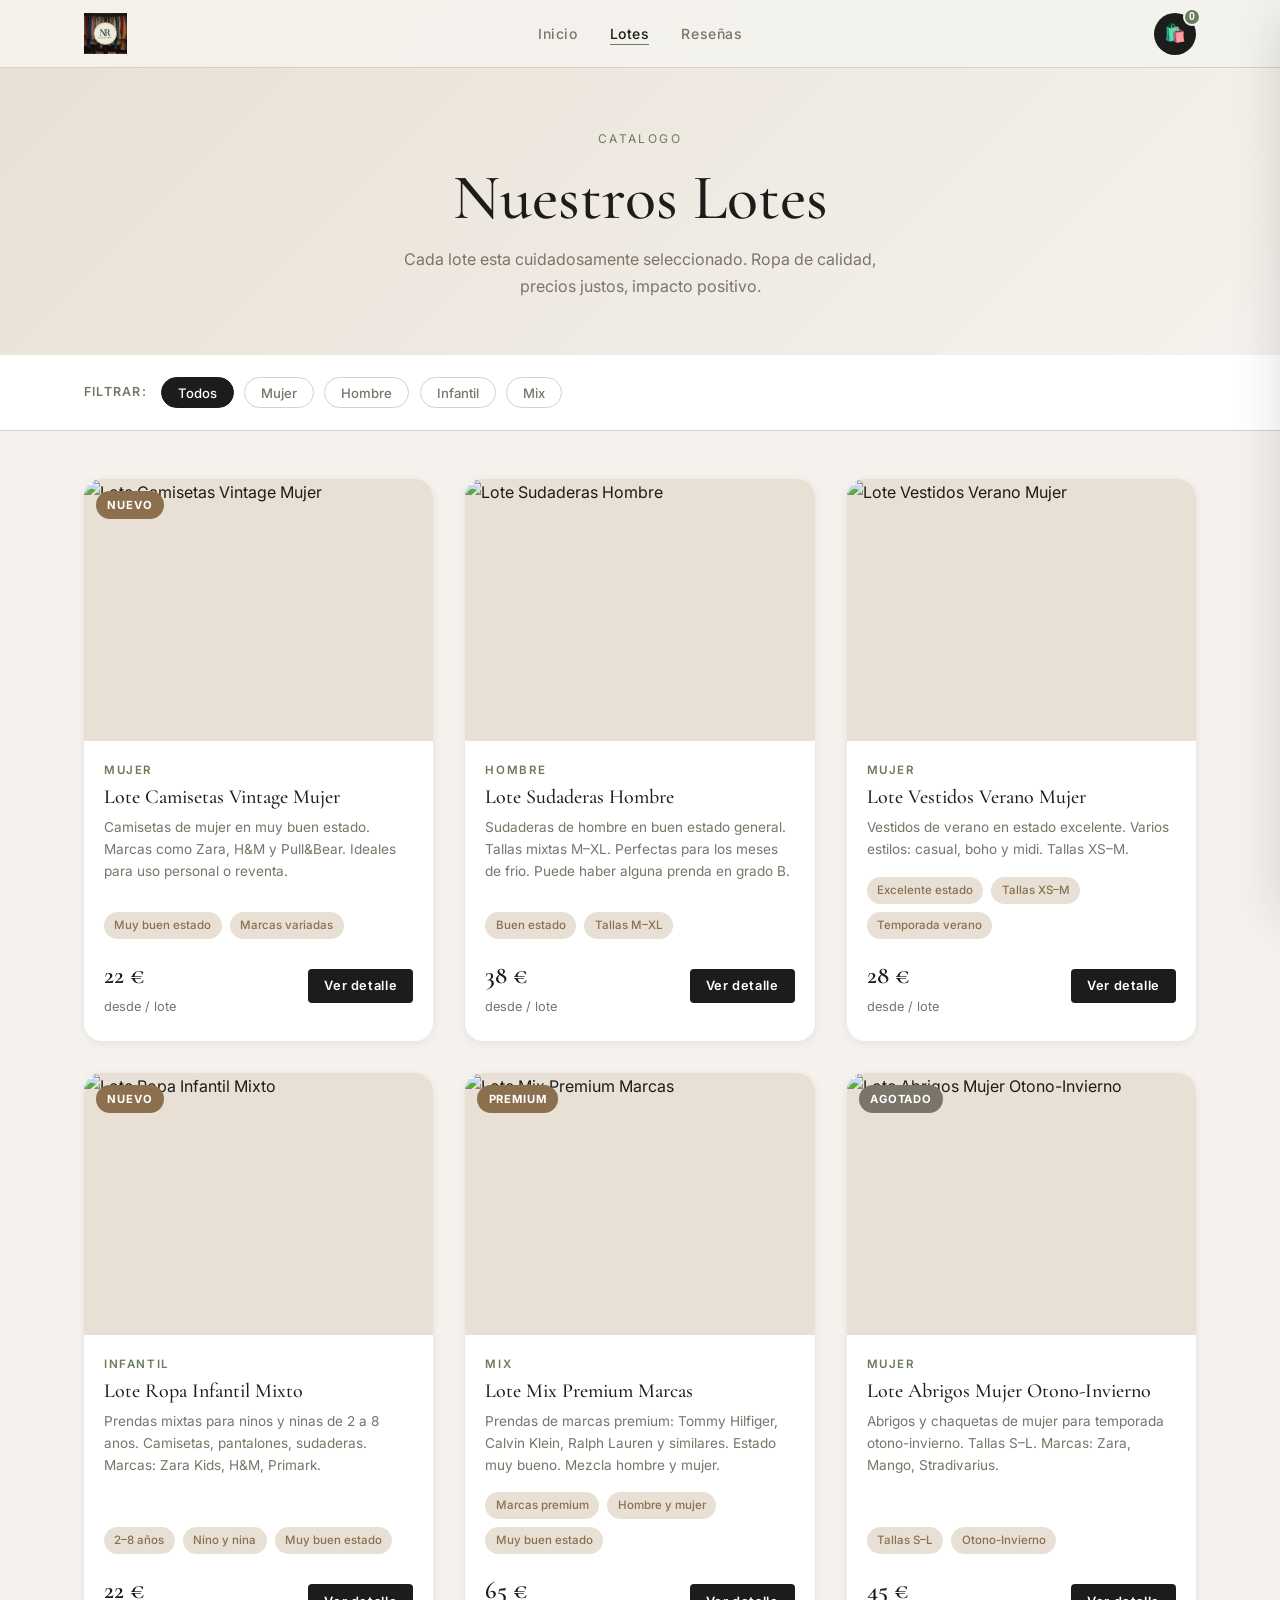
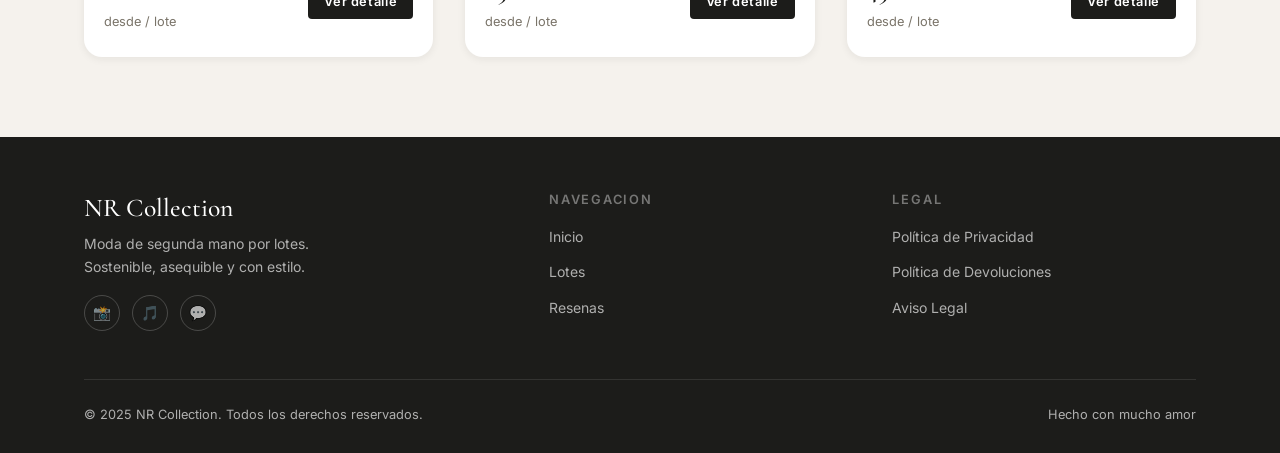
==== lotes.html @ 61526779 "Add files via upload" ====
<!DOCTYPE html>
<html lang="es">
<head>
  <meta charset="UTF-8"/>
  <meta name="viewport" content="width=device-width, initial-scale=1.0"/>
  <title>Lotes — NR Collection</title>
  <link rel="preconnect" href="https://fonts.googleapis.com"/>
  <link rel="preconnect" href="https://fonts.gstatic.com" crossorigin/>
  <link href="https://fonts.googleapis.com/css2?family=Cormorant+Garamond:ital,wght@0,300;0,400;0,500;0,600;1,400&family=Inter:wght@400;500;600;700&display=swap" rel="stylesheet"/>
  <link rel="stylesheet" href="styles.css"/>
  <style>
    .page-hero {
      background: linear-gradient(135deg, var(--clr-beige) 0%, var(--clr-bg) 100%);
      padding: calc(var(--nav-h) + 56px) 0 56px;
      text-align: center;
    }
    .page-hero p { color: var(--clr-muted); margin: .75rem auto 0; max-width: 500px; }

    /* Filtros */
    .filters {
      padding: 22px 0;
      border-bottom: 1px solid var(--clr-border);
      background: var(--clr-white);
      position: sticky;
      top: var(--nav-h);
      z-index: 10;
    }
    .filters-inner {
      max-width: 1160px;
      margin: 0 auto;
      padding: 0 24px;
      display: flex;
      gap: .65rem;
      flex-wrap: wrap;
      align-items: center;
    }
    .filter-label { font-size: .78rem; letter-spacing: .1em; text-transform: uppercase; font-weight: 600; color: var(--clr-muted); margin-right: .2rem; }
    .filter-btn {
      padding: .4rem 1rem;
      border-radius: 99px;
      border: 1.5px solid var(--clr-border);
      background: none;
      font-size: .82rem;
      font-weight: 500;
      cursor: pointer;
      transition: var(--transition);
      font-family: var(--ff-body);
      color: var(--clr-muted);
    }
    .filter-btn:hover, .filter-btn.active { background: var(--clr-dark); color: #fff; border-color: var(--clr-dark); }

    /* Grid */
    .products-grid {
      max-width: 1160px;
      margin: 0 auto;
      padding: 48px 24px 80px;
      display: grid;
      grid-template-columns: repeat(3,1fr);
      gap: 2rem;
    }
    @media (max-width: 900px) { .products-grid { grid-template-columns: repeat(2,1fr); } }
    @media (max-width: 520px) { .products-grid { grid-template-columns: 1fr; } }

    /* Tarjeta */
    .product-card {
      background: var(--clr-white);
      border-radius: var(--radius-lg);
      overflow: hidden;
      box-shadow: var(--shadow-sm);
      transition: transform var(--transition), box-shadow var(--transition);
      display: flex;
      flex-direction: column;
      cursor: pointer;
    }
    .product-card:hover { transform: translateY(-4px); box-shadow: var(--shadow-md); }

    .card-img-wrap { position: relative; aspect-ratio: 4/3; overflow: hidden; background: var(--clr-beige); }
    .card-img-wrap img { width: 100%; height: 100%; object-fit: cover; transition: transform .5s ease; }
    .product-card:hover .card-img-wrap img { transform: scale(1.04); }

    .card-badge {
      position: absolute; top: 12px; left: 12px;
      background: var(--clr-olive); color: #fff;
      font-size: .7rem; font-weight: 700; letter-spacing: .08em; text-transform: uppercase;
      padding: .3rem .7rem; border-radius: 99px;
    }
    .card-badge.sold { background: var(--clr-muted); }
    .card-badge.new  { background: var(--clr-earth); }

    .card-body { padding: 1.25rem 1.25rem 1.5rem; display: flex; flex-direction: column; flex: 1; }
    .card-category { font-size: .72rem; letter-spacing: .14em; text-transform: uppercase; color: var(--clr-olive); font-weight: 600; margin-bottom: .4rem; }
    .card-title { font-family: var(--ff-head); font-size: 1.25rem; font-weight: 500; margin-bottom: .5rem; color: var(--clr-dark); }
    .card-desc  { font-size: .85rem; color: var(--clr-muted); line-height: 1.6; margin-bottom: 1rem; flex: 1; }
    .card-meta  { display: flex; gap: .5rem; flex-wrap: wrap; margin-bottom: 1rem; }
    .card-tag   { font-size: .72rem; background: var(--clr-beige); color: var(--clr-earth); padding: .25rem .65rem; border-radius: 99px; font-weight: 500; }
    .card-footer { display: flex; align-items: center; justify-content: space-between; gap: .75rem; }
    .card-price { font-family: var(--ff-head); font-size: 1.55rem; font-weight: 600; color: var(--clr-dark); }
    .card-price .from { font-size: .8rem; color: var(--clr-muted); font-family: var(--ff-body); font-weight: 400; display: block; }
    .btn-detail {
      padding: .6rem 1rem; font-size: .8rem;
      background: var(--clr-dark); color: #fff;
      border: none; border-radius: var(--radius-sm);
      font-family: var(--ff-body); font-weight: 600;
      cursor: pointer; letter-spacing: .05em; white-space: nowrap;
      transition: var(--transition);
    }
    .btn-detail:hover { background: var(--clr-olive); }

    /* ============================================================
       MODAL DE DETALLE
    ============================================================ */
    .modal-overlay {
      position: fixed; inset: 0;
      background: rgba(28,28,26,.55);
      z-index: 1100;
      display: flex; align-items: center; justify-content: center;
      padding: 16px;
      opacity: 0; pointer-events: none;
      transition: opacity .25s ease;
    }
    .modal-overlay.open { opacity: 1; pointer-events: all; }

    .modal {
      background: var(--clr-white);
      border-radius: var(--radius-lg);
      width: 100%; max-width: 920px;
      max-height: 90dvh;
      overflow-y: auto;
      display: grid;
      grid-template-columns: 1fr 1fr;
      box-shadow: var(--shadow-lg);
      transform: translateY(24px);
      transition: transform .3s ease;
    }
    .modal-overlay.open .modal { transform: translateY(0); }
    @media (max-width: 680px) { .modal { grid-template-columns: 1fr; } }

    /* Galería lado izq */
    .modal-gallery { position: relative; background: var(--clr-beige); overflow: hidden; }
    .modal-gallery img.main-img {
      width: 100%; aspect-ratio: 1;
      object-fit: cover;
    }
    .modal-thumbs {
      display: flex; gap: 8px; padding: 10px;
      background: rgba(245,242,237,.85);
      flex-wrap: wrap;
    }
    .thumb {
      width: 58px; height: 58px;
      object-fit: cover;
      border-radius: var(--radius-sm);
      cursor: pointer;
      border: 2px solid transparent;
      transition: border-color var(--transition);
    }
    .thumb.active { border-color: var(--clr-olive); }

    /* Info lado der */
    .modal-info {
      padding: 2rem 2rem 2rem;
      display: flex; flex-direction: column; gap: 1rem;
      overflow-y: auto;
    }
    .modal-close {
      position: absolute; top: 1rem; right: 1rem;
      background: rgba(255,255,255,.9);
      border: none; border-radius: 50%;
      width: 36px; height: 36px;
      font-size: 1.1rem; cursor: pointer;
      display: flex; align-items: center; justify-content: center;
      box-shadow: var(--shadow-sm);
      transition: var(--transition); z-index: 2;
    }
    .modal-close:hover { background: var(--clr-dark); color: #fff; }

    .modal-cat { font-size: .72rem; letter-spacing: .14em; text-transform: uppercase; color: var(--clr-olive); font-weight: 600; }
    .modal-title { font-family: var(--ff-head); font-size: 1.7rem; font-weight: 500; color: var(--clr-dark); line-height: 1.2; }
    .modal-desc  { font-size: .9rem; color: var(--clr-muted); line-height: 1.75; }

    /* Selector de tamaño */
    .size-label { font-size: .78rem; font-weight: 700; letter-spacing: .08em; text-transform: uppercase; color: var(--clr-dark); margin-bottom: .5rem; }
    .size-grid  { display: flex; flex-wrap: wrap; gap: .5rem; }
    .size-opt {
      padding: .45rem .9rem;
      border: 1.5px solid var(--clr-border);
      border-radius: var(--radius-sm);
      font-size: .82rem; font-weight: 600;
      cursor: pointer;
      transition: var(--transition);
      font-family: var(--ff-body);
      background: none;
      color: var(--clr-dark);
    }
    .size-opt:hover { border-color: var(--clr-dark); }
    .size-opt.active { background: var(--clr-dark); color: #fff; border-color: var(--clr-dark); }
    .size-opt.sold-out { opacity: .35; cursor: not-allowed; text-decoration: line-through; }

    /* Precio dinámico */
    .modal-price-wrap { border-top: 1px solid var(--clr-border); padding-top: 1rem; }
    .modal-price { font-family: var(--ff-head); font-size: 2.1rem; font-weight: 600; color: var(--clr-dark); }
    .modal-per   { font-size: .82rem; color: var(--clr-muted); margin-top: .15rem; }

    .modal-tags  { display: flex; gap: .5rem; flex-wrap: wrap; }
    .modal-tag   { font-size: .75rem; background: var(--clr-beige); color: var(--clr-earth); padding: .3rem .75rem; border-radius: 99px; font-weight: 500; }

    .modal-add {
      padding: .85rem 1.25rem;
      background: var(--clr-dark); color: #fff;
      border: none; border-radius: var(--radius-sm);
      font-family: var(--ff-body); font-size: .95rem; font-weight: 700;
      cursor: pointer; width: 100%; letter-spacing: .04em;
      transition: var(--transition);
    }
    .modal-add:hover { background: var(--clr-olive); }
    .modal-add:disabled { background: var(--clr-border); color: var(--clr-muted); cursor: not-allowed; }

    .modal-note { font-size: .78rem; color: var(--clr-muted); text-align: center; }
  </style>
</head>
<body>

  <nav class="nav">
    <div class="nav-inner">
      <a href="index.html" class="nav-logo">
        <img src="./logo.png" alt="NR Collection" onerror="this.style.display='none';this.nextElementSibling.style.display='block'"/>
        <span class="nav-brand" style="display:none">NR Collection</span>
      </a>
      <ul class="nav-links" id="nav-links">
        <li><a href="index.html">Inicio</a></li>
        <li><a href="lotes.html" class="active">Lotes</a></li>
        <li><a href="resenas.html">Reseñas</a></li>
      </ul>
      <div class="nav-actions">
        <button class="cart-btn" onclick="toggleCart()" aria-label="Carrito">
          🛍️<span class="cart-count" id="cart-count">0</span>
        </button>
        <button class="hamburger" id="hamburger" onclick="toggleMobileMenu()">
          <span></span><span></span><span></span>
        </button>
      </div>
    </div>
  </nav>

  <div class="page-hero">
    <div class="section-inner">
      <span class="section-label">Catalogo</span>
      <h1>Nuestros Lotes</h1>
      <p>Cada lote esta cuidadosamente seleccionado. Ropa de calidad, precios justos, impacto positivo.</p>
    </div>
  </div>

  <div class="filters">
    <div class="filters-inner">
      <span class="filter-label">Filtrar:</span>
      <button class="filter-btn active" data-filter="all">Todos</button>
      <button class="filter-btn" data-filter="mujer">Mujer</button>
      <button class="filter-btn" data-filter="hombre">Hombre</button>
      <button class="filter-btn" data-filter="infantil">Infantil</button>
      <button class="filter-btn" data-filter="mix">Mix</button>
    </div>
  </div>

  <main>
    <div class="products-grid" id="products-grid">

      <!-- Las tarjetas se generan con JS desde el array LOTS -->

    </div>
  </main>

  <footer class="footer">
    <div class="footer-inner">
      <div class="footer-grid">
        <div class="footer-brand">
          <h3>NR Collection</h3>
          <p>Moda de segunda mano por lotes. Sostenible, asequible y con estilo.</p>
          <div class="footer-social">
            <a href="#" aria-label="Instagram">📸</a>
            <a href="#" aria-label="TikTok">🎵</a>
            <a href="#" aria-label="WhatsApp">💬</a>
          </div>
        </div>
        <div class="footer-col">
          <h4>Navegacion</h4>
          <ul>
            <li><a href="index.html">Inicio</a></li>
            <li><a href="lotes.html">Lotes</a></li>
            <li><a href="resenas.html">Resenas</a></li>
          </ul>
        </div>
        <div class="footer-col">
          <h4>Legal</h4>
          <ul>
            <li><a href="#">Política de Privacidad</a></li>
            <li><a href="#">Política de Devoluciones</a></li>
            <li><a href="#">Aviso Legal</a></li>
          </ul>
        </div>
      </div>
      <div class="footer-bottom">
        <span>© 2025 NR Collection. Todos los derechos reservados.</span>
        <span>Hecho con mucho amor</span>
      </div>
    </div>
  </footer>

  <!-- CART SIDEBAR -->
  <div class="cart-overlay" id="cart-overlay"></div>
  <aside class="cart-sidebar" id="cart-sidebar">
    <div class="cart-header">
      <h3>Tu Cesta</h3>
      <button class="cart-close" onclick="closeCart()">✕</button>
    </div>
    <div class="cart-items" id="cart-items"></div>
    <div class="cart-footer">
      <div class="cart-total-row">
        <span>Total</span>
        <span id="cart-total-amount">0.00 €</span>
      </div>
      <button class="btn btn-whatsapp" onclick="sendToWhatsApp()">Pedir por WhatsApp</button>
    </div>
  </aside>

  <!-- MODAL DETALLE -->
  <div class="modal-overlay" id="modal-overlay" onclick="handleOverlayClick(event)">
    <div class="modal" id="modal-box" role="dialog" aria-modal="true">
      <div class="modal-gallery" id="modal-gallery">
        <button class="modal-close" onclick="closeModal()">✕</button>
        <img class="main-img" id="modal-main-img" src="" alt=""/>
        <div class="modal-thumbs" id="modal-thumbs"></div>
      </div>
      <div class="modal-info" id="modal-info"></div>
    </div>
  </div>

  <script src="cart.js"></script>
  <script>
  /* ==============================================
     DATOS DE LOTES
  ============================================== */
  const LOTS = [
    {
      id: 'lot001',
      category: 'mujer',
      badge: 'Nuevo',
      badgeType: 'new',
      title: 'Lote Camisetas Vintage Mujer',
      desc: 'Camisetas de mujer en muy buen estado. Marcas como Zara, H&M y Pull&Bear. Ideales para uso personal o reventa.',
      tags: ['Muy buen estado', 'Marcas variadas'],
      images: [
        'https://images.unsplash.com/photo-1591047139829-d91aecb6caea?w=700&q=75',
        'https://images.unsplash.com/photo-1523381210434-271e8be1f52b?w=700&q=75',
        'https://images.unsplash.com/photo-1558769132-cb1aea458c5e?w=700&q=75',
      ],
      sizes: [
        { label: '10 prendas (S–M)',  price: 22, perUnit: 2.20, stock: true },
        { label: '20 prendas (S–L)',  price: 40, perUnit: 2.00, stock: true },
        { label: '30 prendas (XS–XL)',price: 55, perUnit: 1.83, stock: true },
      ],
    },
    {
      id: 'lot002',
      category: 'hombre',
      badge: null,
      title: 'Lote Sudaderas Hombre',
      desc: 'Sudaderas de hombre en buen estado general. Tallas mixtas M–XL. Perfectas para los meses de frio. Puede haber alguna prenda en grado B.',
      tags: ['Buen estado', 'Tallas M–XL'],
      images: [
        'https://images.unsplash.com/photo-1576566588028-4147f3842f27?w=700&q=75',
        'https://images.unsplash.com/photo-1556821840-3a63f15732ce?w=700&q=75',
        'https://images.unsplash.com/photo-1620799140408-edc6dcb6d633?w=700&q=75',
      ],
      sizes: [
        { label: '10 prendas (M–L)',   price: 38, perUnit: 3.80, stock: true },
        { label: '15 prendas (M–XL)',  price: 52, perUnit: 3.47, stock: true },
        { label: '25 prendas (S–XXL)', price: 80, perUnit: 3.20, stock: false },
      ],
    },
    {
      id: 'lot003',
      category: 'mujer',
      badge: null,
      title: 'Lote Vestidos Verano Mujer',
      desc: 'Vestidos de verano en estado excelente. Varios estilos: casual, boho y midi. Tallas XS–M.',
      tags: ['Excelente estado', 'Tallas XS–M', 'Temporada verano'],
      images: [
        'https://images.unsplash.com/photo-1542291026-7eec264c27ff?w=700&q=75',
        'https://images.unsplash.com/photo-1534126416832-a88fdf2911c2?w=700&q=75',
        'https://images.unsplash.com/photo-1515886657613-9f3515b0c78f?w=700&q=75',
      ],
      sizes: [
        { label: '5 vestidos (XS–S)',  price: 28, perUnit: 5.60, stock: true },
        { label: '10 vestidos (XS–M)', price: 50, perUnit: 5.00, stock: true },
        { label: '15 vestidos (XS–L)', price: 70, perUnit: 4.67, stock: true },
      ],
    },
    {
      id: 'lot004',
      category: 'infantil',
      badge: 'Nuevo',
      badgeType: 'new',
      title: 'Lote Ropa Infantil Mixto',
      desc: 'Prendas mixtas para ninos y ninas de 2 a 8 anos. Camisetas, pantalones, sudaderas. Marcas: Zara Kids, H&M, Primark.',
      tags: ['2–8 años', 'Nino y nina', 'Muy buen estado'],
      images: [
        'https://images.unsplash.com/photo-1519238263530-99bdd11df2ea?w=700&q=75',
        'https://images.unsplash.com/photo-1604671801908-6f0c6a092c05?w=700&q=75',
        'https://images.unsplash.com/photo-1471286174890-9c112ffca5b4?w=700&q=75',
      ],
      sizes: [
        { label: '15 prendas (2–4 a)', price: 22, perUnit: 1.47, stock: true },
        { label: '25 prendas (2–8 a)', price: 34, perUnit: 1.36, stock: true },
        { label: '40 prendas (2–8 a)', price: 50, perUnit: 1.25, stock: true },
      ],
    },
    {
      id: 'lot005',
      category: 'mix',
      badge: 'Premium',
      badgeType: 'new',
      title: 'Lote Mix Premium Marcas',
      desc: 'Prendas de marcas premium: Tommy Hilfiger, Calvin Klein, Ralph Lauren y similares. Estado muy bueno. Mezcla hombre y mujer.',
      tags: ['Marcas premium', 'Hombre y mujer', 'Muy buen estado'],
      images: [
        'https://images.unsplash.com/photo-1489987707025-afc232f7ea0f?w=700&q=75',
        'https://images.unsplash.com/photo-1441986300917-64674bd600d8?w=700&q=75',
        'https://images.unsplash.com/photo-1507679799987-c73779587ccf?w=700&q=75',
      ],
      sizes: [
        { label: '15 prendas mix',    price: 65,  perUnit: 4.33, stock: true },
        { label: '30 prendas mix',    price: 120, perUnit: 4.00, stock: true },
        { label: '50 prendas mix',    price: 190, perUnit: 3.80, stock: false },
      ],
    },
    {
      id: 'lot006',
      category: 'mujer',
      badge: 'Agotado',
      badgeType: 'sold',
      sold: true,
      title: 'Lote Abrigos Mujer Otono-Invierno',
      desc: 'Abrigos y chaquetas de mujer para temporada otono-invierno. Tallas S–L. Marcas: Zara, Mango, Stradivarius.',
      tags: ['Tallas S–L', 'Otono-Invierno'],
      images: [
        'https://images.unsplash.com/photo-1434389677669-e08b4cac3105?w=700&q=75',
        'https://images.unsplash.com/photo-1539533018257-f63a99e38b5a?w=700&q=75',
      ],
      sizes: [
        { label: '5 prendas (S–M)',  price: 45, perUnit: 9.00, stock: false },
        { label: '8 prendas (S–L)',  price: 70, perUnit: 8.75, stock: false },
      ],
    },
  ];

  /* ==============================================
     RENDERIZAR TARJETAS
  ============================================== */
  function renderCards(filter = 'all') {
    const grid = document.getElementById('products-grid');
    grid.innerHTML = '';
    const filtered = filter === 'all' ? LOTS : LOTS.filter(l => l.category === filter);
    if (!filtered.length) {
      grid.innerHTML = '<p style="grid-column:1/-1;text-align:center;padding:60px 0;color:var(--clr-muted)">No hay lotes en esta categoria por el momento.</p>';
      return;
    }
    filtered.forEach(lot => {
      const minPrice = Math.min(...lot.sizes.map(s => s.price));
      const badgeHtml = lot.badge
        ? `<span class="card-badge ${lot.badgeType || ''}">${lot.badge}</span>` : '';
      const card = document.createElement('article');
      card.className = 'product-card';
      card.dataset.id  = lot.id;
      card.dataset.cat = lot.category;
      card.innerHTML = `
        <div class="card-img-wrap">
          <img src="${lot.images[0]}" alt="${lot.title}" loading="lazy"/>
          ${badgeHtml}
        </div>
        <div class="card-body">
          <span class="card-category">${lot.category.charAt(0).toUpperCase()+lot.category.slice(1)}</span>
          <h2 class="card-title">${lot.title}</h2>
          <p class="card-desc">${lot.desc}</p>
          <div class="card-meta">${lot.tags.map(t=>`<span class="card-tag">${t}</span>`).join('')}</div>
          <div class="card-footer">
            <div class="card-price">
              ${minPrice} €
              <span class="from">desde / lote</span>
            </div>
            <button class="btn-detail" onclick="openModal('${lot.id}',event)">
              Ver detalle
            </button>
          </div>
        </div>`;
      grid.appendChild(card);
    });
  }

  /* ==============================================
     MODAL
  ============================================== */
  let currentLot = null;
  let selectedSize = null;

  function openModal(id, e) {
    e && e.stopPropagation();
    currentLot = LOTS.find(l => l.id === id);
    if (!currentLot) return;
    selectedSize = null;

    // Galería
    const mainImg = document.getElementById('modal-main-img');
    mainImg.src = currentLot.images[0];
    mainImg.alt = currentLot.title;

    const thumbsEl = document.getElementById('modal-thumbs');
    thumbsEl.innerHTML = currentLot.images.map((src,i) =>
      `<img class="thumb ${i===0?'active':''}" src="${src}" alt="Vista ${i+1}"
            onclick="switchImg(this,'${src}')" loading="lazy"/>`
    ).join('');

    // Info
    const soldAll = currentLot.sizes.every(s => !s.stock);
    const sizesHtml = currentLot.sizes.map((s,i) =>
      `<button class="size-opt ${!s.stock?'sold-out':''}"
               data-idx="${i}" data-price="${s.price}" data-unit="${s.perUnit}"
               ${!s.stock?'disabled':''}
               onclick="selectSize(this,${i})">
         ${s.label}${!s.stock?' — Agotado':''}
       </button>`
    ).join('');

    document.getElementById('modal-info').innerHTML = `
      <div class="modal-cat">${currentLot.category.charAt(0).toUpperCase()+currentLot.category.slice(1)}</div>
      <h2 class="modal-title">${currentLot.title}</h2>
      <p class="modal-desc">${currentLot.desc}</p>
      <div class="modal-tags">${currentLot.tags.map(t=>`<span class="modal-tag">${t}</span>`).join('')}</div>
      <div>
        <div class="size-label">Elige el tamano del lote</div>
        <div class="size-grid" id="modal-sizes">${sizesHtml}</div>
      </div>
      <div class="modal-price-wrap">
        <div class="modal-price" id="modal-price">${soldAll ? 'Agotado' : 'Selecciona un tamano'}</div>
        <div class="modal-per"  id="modal-per"></div>
      </div>
      <button class="modal-add" id="modal-add-btn"
              onclick="addFromModal()"
              ${soldAll?'disabled':''}>
        ${soldAll ? 'Agotado' : 'Anadir al carrito'}
      </button>
      <p class="modal-note">Pago por Bizum o transferencia. Pedido via WhatsApp.</p>
    `;

    document.getElementById('modal-overlay').classList.add('open');
    document.body.style.overflow = 'hidden';
  }

  function closeModal() {
    document.getElementById('modal-overlay').classList.remove('open');
    document.body.style.overflow = '';
    currentLot = null; selectedSize = null;
  }

  function handleOverlayClick(e) {
    if (e.target === document.getElementById('modal-overlay')) closeModal();
  }

  function switchImg(el, src) {
    document.getElementById('modal-main-img').src = src;
    document.querySelectorAll('.thumb').forEach(t => t.classList.remove('active'));
    el.classList.add('active');
  }

  function selectSize(btn, idx) {
    if (btn.disabled) return;
    document.querySelectorAll('.size-opt').forEach(b => b.classList.remove('active'));
    btn.classList.add('active');
    selectedSize = currentLot.sizes[idx];
    document.getElementById('modal-price').textContent = selectedSize.price + ' €';
    document.getElementById('modal-per').textContent   = selectedSize.perUnit.toFixed(2) + ' € / prenda aprox.';
    const addBtn = document.getElementById('modal-add-btn');
    addBtn.disabled = false;
    addBtn.textContent = 'Anadir al carrito';
  }

  function addFromModal() {
    if (!selectedSize) { alert('Elige un tamano de lote antes de anadir.'); return; }
    const cartId  = currentLot.id + '_' + selectedSize.label.replace(/\s/g,'_');
    const cartName = currentLot.title + ' — ' + selectedSize.label;
    addToCart(cartId, cartName, selectedSize.price, currentLot.images[0]);
    closeModal();
  }

  /* ==============================================
     FILTROS
  ============================================== */
  document.querySelectorAll('.filter-btn').forEach(btn => {
    btn.addEventListener('click', () => {
      document.querySelectorAll('.filter-btn').forEach(b => b.classList.remove('active'));
      btn.classList.add('active');
      renderCards(btn.dataset.filter);
    });
  });

  /* ==============================================
     INIT
  ============================================== */
  renderCards();

  // Cerrar modal con Escape
  document.addEventListener('keydown', e => { if (e.key === 'Escape') closeModal(); });
  </script>
</body>
</html>
---- styles.css ----
/* =============================================
   NR COLLECTION — styles.css
   Paleta: beige, tierra, blanco, negro, oliva
   ============================================= */

/* --- RESET & BASE --- */
*, *::before, *::after { box-sizing: border-box; margin: 0; padding: 0; }

:root {
  --clr-bg:        #F5F2ED;
  --clr-white:     #FFFFFF;
  --clr-beige:     #E8E0D5;
  --clr-sand:      #C9B99A;
  --clr-earth:     #8B6F4E;
  --clr-dark:      #1C1C1A;
  --clr-olive:     #6B7C5C;
  --clr-olive-lt:  #8FA07A;
  --clr-muted:     #7A7469;
  --clr-border:    #D9D0C4;

  --ff-head: 'Cormorant Garamond', Georgia, serif;
  --ff-body: 'Inter', system-ui, sans-serif;

  --radius-sm: 4px;
  --radius-md: 10px;
  --radius-lg: 18px;

  --shadow-sm: 0 2px 8px rgba(28,28,26,.07);
  --shadow-md: 0 6px 24px rgba(28,28,26,.10);
  --shadow-lg: 0 16px 48px rgba(28,28,26,.14);

  --nav-h: 68px;
  --transition: .25s ease;
}

html { scroll-behavior: smooth; font-size: 16px; }

body {
  font-family: var(--ff-body);
  background: var(--clr-bg);
  color: var(--clr-dark);
  line-height: 1.65;
  -webkit-font-smoothing: antialiased;
}

img { display: block; max-width: 100%; }
a  { text-decoration: none; color: inherit; }
ul { list-style: none; }

/* --- TIPOGRAFÍA --- */
h1,h2,h3,h4 { font-family: var(--ff-head); font-weight: 500; line-height: 1.15; }
h1 { font-size: clamp(2.4rem, 5vw, 4rem); }
h2 { font-size: clamp(1.8rem, 3.5vw, 2.8rem); }
h3 { font-size: 1.35rem; }

/* --- BOTONES --- */
.btn {
  display: inline-flex;
  align-items: center;
  gap: .5rem;
  padding: .75rem 1.6rem;
  border: none;
  border-radius: var(--radius-sm);
  font-family: var(--ff-body);
  font-size: .88rem;
  font-weight: 600;
  letter-spacing: .06em;
  text-transform: uppercase;
  cursor: pointer;
  transition: var(--transition);
}
.btn-primary {
  background: var(--clr-dark);
  color: var(--clr-white);
}
.btn-primary:hover { background: var(--clr-earth); transform: translateY(-1px); }

.btn-secondary {
  background: transparent;
  color: var(--clr-dark);
  border: 1.5px solid var(--clr-dark);
}
.btn-secondary:hover { background: var(--clr-dark); color: var(--clr-white); }

.btn-olive {
  background: var(--clr-olive);
  color: var(--clr-white);
}
.btn-olive:hover { background: var(--clr-olive-lt); transform: translateY(-1px); }

.btn-whatsapp {
  background: #25D366;
  color: #fff;
  width: 100%;
  justify-content: center;
  font-size: 1rem;
  padding: 1rem;
  border-radius: var(--radius-md);
}
.btn-whatsapp:hover { background: #1ebe5d; }

/* --- SECCIÓN GENÉRICA --- */
.section {
  padding: 80px 0;
}
.section-inner {
  max-width: 1160px;
  margin: 0 auto;
  padding: 0 24px;
}
.section-label {
  display: inline-block;
  font-family: var(--ff-body);
  font-size: .75rem;
  letter-spacing: .2em;
  text-transform: uppercase;
  color: var(--clr-olive);
  margin-bottom: .75rem;
}
.section-title {
  margin-bottom: 1rem;
}
.section-sub {
  color: var(--clr-muted);
  max-width: 520px;
}

/* =============================================
   NAVEGACIÓN
   ============================================= */
.nav {
  position: fixed;
  top: 0; left: 0; right: 0;
  height: var(--nav-h);
  background: rgba(245,242,237,.92);
  backdrop-filter: blur(12px);
  -webkit-backdrop-filter: blur(12px);
  border-bottom: 1px solid var(--clr-border);
  z-index: 900;
  display: flex;
  align-items: center;
}
.nav-inner {
  max-width: 1160px;
  margin: 0 auto;
  padding: 0 24px;
  width: 100%;
  display: flex;
  align-items: center;
  justify-content: space-between;
}
.nav-logo img {
  height: 42px;
  width: auto;
  object-fit: contain;
}
.nav-logo .nav-brand {
  font-family: var(--ff-head);
  font-size: 1.55rem;
  letter-spacing: .04em;
  color: var(--clr-dark);
}
.nav-links {
  display: flex;
  gap: 2rem;
}
.nav-links a {
  font-size: .875rem;
  font-weight: 500;
  letter-spacing: .04em;
  color: var(--clr-muted);
  position: relative;
  transition: color var(--transition);
}
.nav-links a::after {
  content: '';
  position: absolute;
  bottom: -3px; left: 0;
  width: 0; height: 1.5px;
  background: var(--clr-olive);
  transition: width var(--transition);
}
.nav-links a:hover,
.nav-links a.active { color: var(--clr-dark); }
.nav-links a:hover::after,
.nav-links a.active::after { width: 100%; }

.nav-actions {
  display: flex;
  align-items: center;
  gap: 1rem;
}
.cart-btn {
  position: relative;
  background: var(--clr-dark);
  color: var(--clr-white);
  border: none;
  border-radius: 50%;
  width: 42px; height: 42px;
  display: flex; align-items: center; justify-content: center;
  cursor: pointer;
  font-size: 1.1rem;
  transition: background var(--transition);
}
.cart-btn:hover { background: var(--clr-earth); }
.cart-count {
  position: absolute;
  top: -5px; right: -5px;
  background: var(--clr-olive);
  color: #fff;
  font-size: .65rem;
  font-weight: 700;
  width: 18px; height: 18px;
  border-radius: 50%;
  display: flex; align-items: center; justify-content: center;
  border: 2px solid var(--clr-bg);
}

/* Hamburger */
.hamburger {
  display: none;
  flex-direction: column;
  gap: 5px;
  background: none;
  border: none;
  cursor: pointer;
  padding: 4px;
}
.hamburger span {
  display: block;
  width: 22px; height: 2px;
  background: var(--clr-dark);
  border-radius: 2px;
  transition: var(--transition);
}
.hamburger.open span:nth-child(1) { transform: translateY(7px) rotate(45deg); }
.hamburger.open span:nth-child(2) { opacity: 0; }
.hamburger.open span:nth-child(3) { transform: translateY(-7px) rotate(-45deg); }

/* Mobile nav */
@media (max-width: 768px) {
  .hamburger { display: flex; }
  .nav-links {
    position: fixed;
    top: var(--nav-h); left: 0; right: 0;
    background: var(--clr-white);
    flex-direction: column;
    gap: 0;
    padding: 0;
    max-height: 0;
    overflow: hidden;
    transition: max-height .35s ease, padding .35s ease;
    border-bottom: 1px solid var(--clr-border);
    box-shadow: var(--shadow-md);
  }
  .nav-links.open {
    max-height: 320px;
    padding: 12px 0;
  }
  .nav-links a {
    display: block;
    padding: 12px 28px;
    font-size: 1rem;
  }
  .nav-links a::after { display: none; }
}

/* =============================================
   CART SIDEBAR
   ============================================= */
.cart-overlay {
  position: fixed;
  inset: 0;
  background: rgba(28,28,26,.45);
  z-index: 950;
  opacity: 0;
  pointer-events: none;
  transition: opacity var(--transition);
}
.cart-overlay.show { opacity: 1; pointer-events: all; }

.cart-sidebar {
  position: fixed;
  top: 0; right: -420px;
  width: min(420px, 100vw);
  height: 100dvh;
  background: var(--clr-white);
  z-index: 1000;
  display: flex;
  flex-direction: column;
  transition: right .35s cubic-bezier(.4,0,.2,1);
  box-shadow: var(--shadow-lg);
}
.cart-sidebar.open { right: 0; }

.cart-header {
  display: flex;
  align-items: center;
  justify-content: space-between;
  padding: 1.5rem 1.5rem 1rem;
  border-bottom: 1px solid var(--clr-border);
}
.cart-header h3 {
  font-family: var(--ff-head);
  font-size: 1.5rem;
  font-weight: 600;
}
.cart-close {
  background: none;
  border: none;
  font-size: 1.4rem;
  cursor: pointer;
  color: var(--clr-muted);
  line-height: 1;
  padding: 4px;
  border-radius: var(--radius-sm);
  transition: color var(--transition);
}
.cart-close:hover { color: var(--clr-dark); }

.cart-items {
  flex: 1;
  overflow-y: auto;
  padding: 1rem 1.5rem;
}
.cart-item {
  display: flex;
  align-items: center;
  gap: 1rem;
  padding: 1rem 0;
  border-bottom: 1px solid var(--clr-border);
}
.cart-item:last-child { border-bottom: none; }
.cart-item-img {
  width: 64px; height: 64px;
  border-radius: var(--radius-sm);
  object-fit: cover;
  background: var(--clr-beige);
  flex-shrink: 0;
}
.cart-item-info { flex: 1; }
.cart-item-info h4 {
  font-family: var(--ff-head);
  font-size: 1.05rem;
  font-weight: 500;
}
.cart-item-info .item-size {
  font-size: .8rem;
  color: var(--clr-muted);
  margin-top: .15rem;
}
.cart-item-price {
  font-weight: 700;
  font-size: .95rem;
  white-space: nowrap;
}
.qty-controls {
  display: flex;
  align-items: center;
  gap: .4rem;
  margin-top: .5rem;
}
.qty-controls button {
  width: 24px; height: 24px;
  border: 1.5px solid var(--clr-border);
  background: none;
  border-radius: 50%;
  font-size: .85rem;
  cursor: pointer;
  display: flex; align-items: center; justify-content: center;
  transition: var(--transition);
}
.qty-controls button:hover { background: var(--clr-dark); color: #fff; border-color: var(--clr-dark); }
.qty-controls span { font-size: .9rem; font-weight: 600; min-width: 18px; text-align: center; }

.cart-empty-msg {
  text-align: center;
  color: var(--clr-muted);
  margin-top: 3rem;
  font-size: .95rem;
}
.cart-empty-msg .empty-icon { font-size: 2.5rem; margin-bottom: .75rem; }

.cart-footer {
  padding: 1rem 1.5rem 1.5rem;
  border-top: 1px solid var(--clr-border);
}
.cart-total-row {
  display: flex;
  justify-content: space-between;
  align-items: center;
  font-size: 1.05rem;
  font-weight: 700;
  margin-bottom: 1rem;
}

/* Cart bounce animation */
@keyframes cartBounce {
  0%   { transform: scale(1); }
  30%  { transform: scale(1.28); }
  60%  { transform: scale(.9); }
  100% { transform: scale(1); }
}
.cart-bounce { animation: cartBounce .4s ease; }

/* =============================================
   FOOTER
   ============================================= */
.footer {
  background: var(--clr-dark);
  color: rgba(255,255,255,.65);
  padding: 56px 0 28px;
}
.footer-inner {
  max-width: 1160px;
  margin: 0 auto;
  padding: 0 24px;
}
.footer-grid {
  display: grid;
  grid-template-columns: 1.4fr 1fr 1fr;
  gap: 2.5rem;
  margin-bottom: 3rem;
}
.footer-brand h3 {
  font-family: var(--ff-head);
  font-size: 1.6rem;
  color: #fff;
  margin-bottom: .6rem;
}
.footer-brand p { font-size: .875rem; line-height: 1.7; max-width: 280px; }

.footer-col h4 {
  font-size: .8rem;
  letter-spacing: .14em;
  text-transform: uppercase;
  color: rgba(255,255,255,.4);
  margin-bottom: 1rem;
  font-family: var(--ff-body);
  font-weight: 600;
}
.footer-col ul li { margin-bottom: .55rem; }
.footer-col a {
  font-size: .875rem;
  transition: color var(--transition);
}
.footer-col a:hover { color: #fff; }

.footer-social {
  display: flex;
  gap: .75rem;
  margin-top: 1rem;
}
.footer-social a {
  width: 36px; height: 36px;
  border-radius: 50%;
  border: 1px solid rgba(255,255,255,.2);
  display: flex; align-items: center; justify-content: center;
  font-size: .9rem;
  transition: var(--transition);
}
.footer-social a:hover {
  background: var(--clr-olive);
  border-color: var(--clr-olive);
  color: #fff;
}

.footer-bottom {
  padding-top: 1.5rem;
  border-top: 1px solid rgba(255,255,255,.1);
  display: flex;
  align-items: center;
  justify-content: space-between;
  flex-wrap: wrap;
  gap: .5rem;
  font-size: .8rem;
}
.footer-bottom a:hover { color: #fff; }

@media (max-width: 768px) {
  .footer-grid {
    grid-template-columns: 1fr 1fr;
  }
  .footer-brand { grid-column: 1/-1; }
}
@media (max-width: 480px) {
  .footer-grid { grid-template-columns: 1fr; }
}

/* =============================================
   PÁGINA ACTIVA EN NAV
   ============================================= */
.page-offset { padding-top: var(--nav-h); }
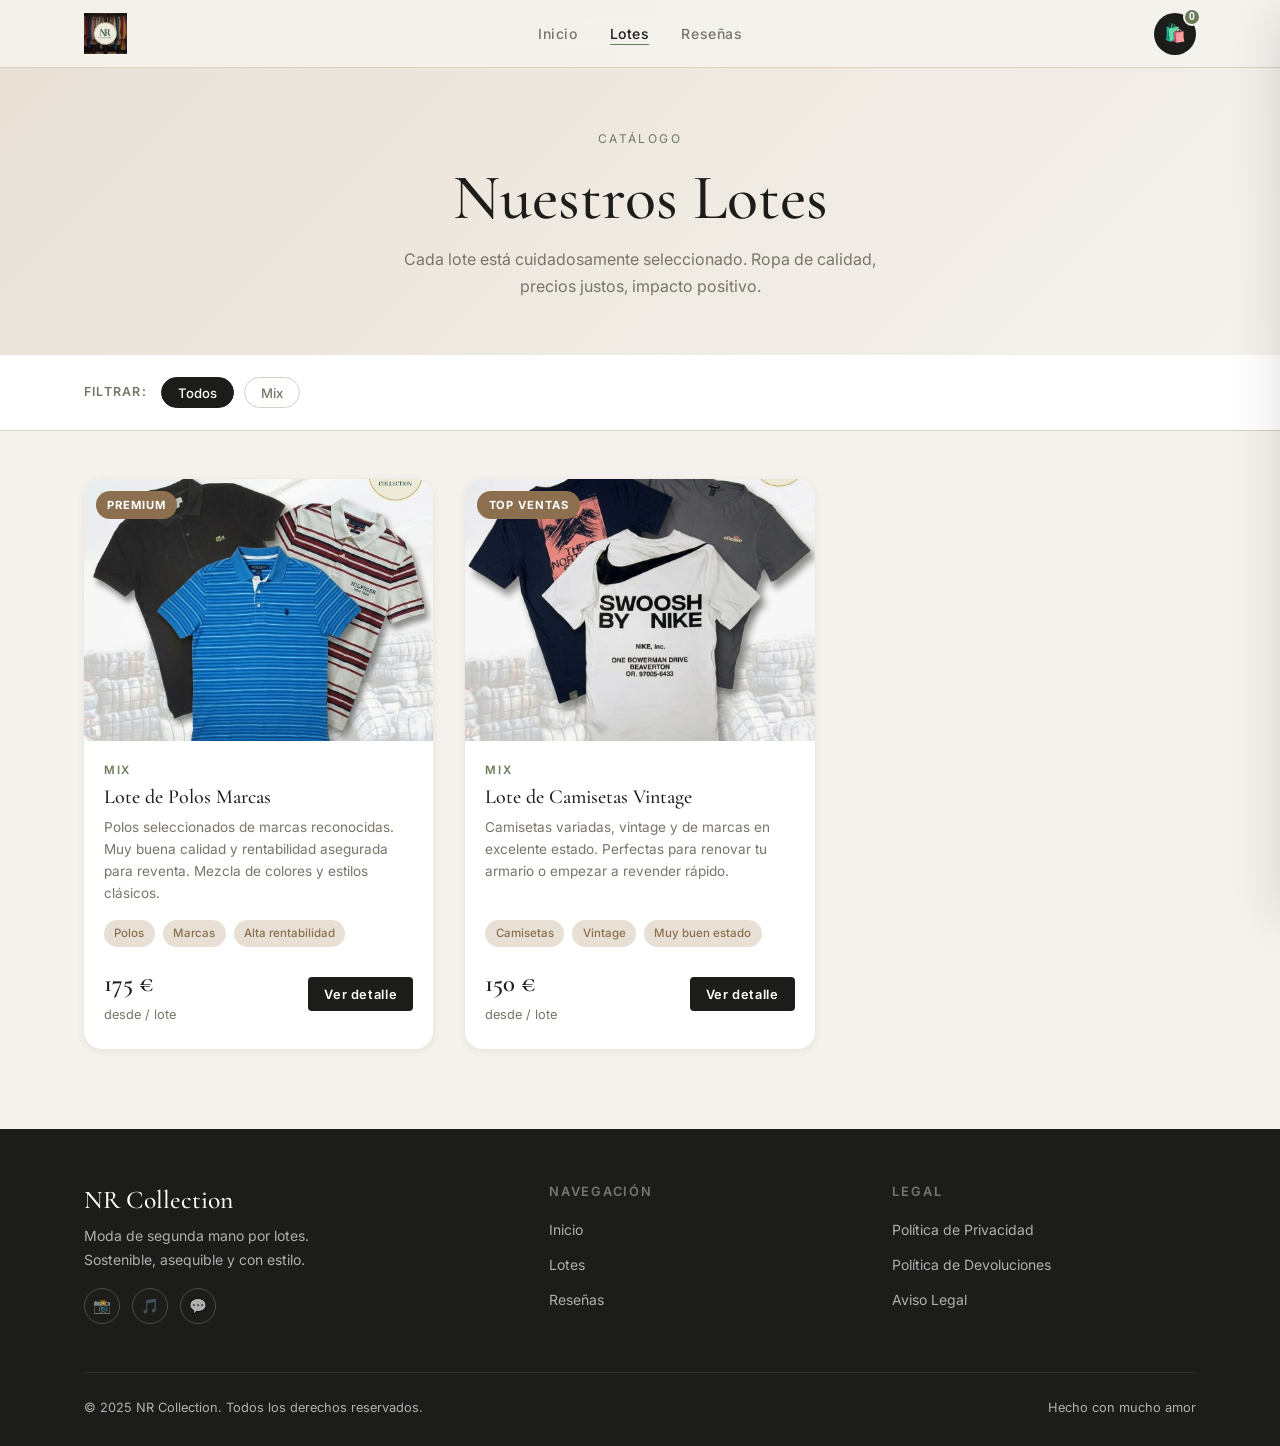
==== commit 8854e950: "cambios" ====
--- a/lotes.html
+++ b/lotes.html
@@ -103,6 +103,7 @@
       font-family: var(--ff-body); font-weight: 600;
       cursor: pointer; letter-spacing: .05em; white-space: nowrap;
       transition: var(--transition);
+      pointer-events: none; /* Evita conflictos al hacer clic en toda la tarjeta */
     }
     .btn-detail:hover { background: var(--clr-olive); }
 
@@ -244,9 +245,9 @@
 
   <div class="page-hero">
     <div class="section-inner">
-      <span class="section-label">Catalogo</span>
+      <span class="section-label">Catálogo</span>
       <h1>Nuestros Lotes</h1>
-      <p>Cada lote esta cuidadosamente seleccionado. Ropa de calidad, precios justos, impacto positivo.</p>
+      <p>Cada lote está cuidadosamente seleccionado. Ropa de calidad, precios justos, impacto positivo.</p>
     </div>
   </div>
 
@@ -254,19 +255,13 @@
     <div class="filters-inner">
       <span class="filter-label">Filtrar:</span>
       <button class="filter-btn active" data-filter="all">Todos</button>
-      <button class="filter-btn" data-filter="mujer">Mujer</button>
-      <button class="filter-btn" data-filter="hombre">Hombre</button>
-      <button class="filter-btn" data-filter="infantil">Infantil</button>
       <button class="filter-btn" data-filter="mix">Mix</button>
     </div>
   </div>
 
   <main>
     <div class="products-grid" id="products-grid">
-
-      <!-- Las tarjetas se generan con JS desde el array LOTS -->
-
-    </div>
+      </div>
   </main>
 
   <footer class="footer">
@@ -282,11 +277,11 @@
           </div>
         </div>
         <div class="footer-col">
-          <h4>Navegacion</h4>
+          <h4>Navegación</h4>
           <ul>
             <li><a href="index.html">Inicio</a></li>
             <li><a href="lotes.html">Lotes</a></li>
-            <li><a href="resenas.html">Resenas</a></li>
+            <li><a href="resenas.html">Reseñas</a></li>
           </ul>
         </div>
         <div class="footer-col">
@@ -305,7 +300,6 @@
     </div>
   </footer>
 
-  <!-- CART SIDEBAR -->
   <div class="cart-overlay" id="cart-overlay"></div>
   <aside class="cart-sidebar" id="cart-sidebar">
     <div class="cart-header">
@@ -322,7 +316,6 @@
     </div>
   </aside>
 
-  <!-- MODAL DETALLE -->
   <div class="modal-overlay" id="modal-overlay" onclick="handleOverlayClick(event)">
     <div class="modal" id="modal-box" role="dialog" aria-modal="true">
       <div class="modal-gallery" id="modal-gallery">
@@ -341,116 +334,45 @@
   ============================================== */
   const LOTS = [
     {
-      id: 'lot001',
-      category: 'mujer',
-      badge: 'Nuevo',
+      id: 'lote-polos',
+      category: 'mix',
+      badge: 'Premium',
       badgeType: 'new',
-      title: 'Lote Camisetas Vintage Mujer',
-      desc: 'Camisetas de mujer en muy buen estado. Marcas como Zara, H&M y Pull&Bear. Ideales para uso personal o reventa.',
-      tags: ['Muy buen estado', 'Marcas variadas'],
+      title: 'Lote de Polos Marcas',
+      desc: 'Polos seleccionados de marcas reconocidas. Muy buena calidad y rentabilidad asegurada para reventa. Mezcla de colores y estilos clásicos.',
+      tags: ['Polos', 'Marcas', 'Alta rentabilidad'],
       images: [
-        'https://images.unsplash.com/photo-1591047139829-d91aecb6caea?w=700&q=75',
-        'https://images.unsplash.com/photo-1523381210434-271e8be1f52b?w=700&q=75',
-        'https://images.unsplash.com/photo-1558769132-cb1aea458c5e?w=700&q=75',
+        './polos.jpeg',
+        './polos1.jpeg',
+        './polos2.jpeg',
+        './polos3.jpeg',
       ],
       sizes: [
-        { label: '10 prendas (S–M)',  price: 22, perUnit: 2.20, stock: true },
-        { label: '20 prendas (S–L)',  price: 40, perUnit: 2.00, stock: true },
-        { label: '30 prendas (XS–XL)',price: 55, perUnit: 1.83, stock: true },
+        { label: '25 prendas',  price: 175, perUnit: 7.00, stock: true },
+        { label: '50 prendas',  price: 300, perUnit: 6.00, stock: true },
+        { label: '100 prendas', price: 500, perUnit: 5.00, stock: true },
       ],
     },
     {
-      id: 'lot002',
-      category: 'hombre',
-      badge: null,
-      title: 'Lote Sudaderas Hombre',
-      desc: 'Sudaderas de hombre en buen estado general. Tallas mixtas M–XL. Perfectas para los meses de frio. Puede haber alguna prenda en grado B.',
-      tags: ['Buen estado', 'Tallas M–XL'],
+      id: 'lote-camisetas',
+      category: 'mix',
+      badge: 'Top Ventas',
+      badgeType: 'new',
+      title: 'Lote de Camisetas Vintage',
+      desc: 'Camisetas variadas, vintage y de marcas en excelente estado. Perfectas para renovar tu armario o empezar a revender rápido.',
+      tags: ['Camisetas', 'Vintage', 'Muy buen estado'],
       images: [
-        'https://images.unsplash.com/photo-1576566588028-4147f3842f27?w=700&q=75',
-        'https://images.unsplash.com/photo-1556821840-3a63f15732ce?w=700&q=75',
-        'https://images.unsplash.com/photo-1620799140408-edc6dcb6d633?w=700&q=75',
+        './camisetas.jpeg',
+        './camisetas1.jpeg',
+        './camisetas2.jpeg',
+        './camisetas3.jpeg',
       ],
       sizes: [
-        { label: '10 prendas (M–L)',   price: 38, perUnit: 3.80, stock: true },
-        { label: '15 prendas (M–XL)',  price: 52, perUnit: 3.47, stock: true },
-        { label: '25 prendas (S–XXL)', price: 80, perUnit: 3.20, stock: false },
+        { label: '25 prendas',  price: 150, perUnit: 6.00, stock: true },
+        { label: '50 prendas',  price: 250, perUnit: 5.00, stock: true },
+        { label: '100 prendas', price: 400, perUnit: 4.00, stock: true },
       ],
-    },
-    {
-      id: 'lot003',
-      category: 'mujer',
-      badge: null,
-      title: 'Lote Vestidos Verano Mujer',
-      desc: 'Vestidos de verano en estado excelente. Varios estilos: casual, boho y midi. Tallas XS–M.',
-      tags: ['Excelente estado', 'Tallas XS–M', 'Temporada verano'],
-      images: [
-        'https://images.unsplash.com/photo-1542291026-7eec264c27ff?w=700&q=75',
-        'https://images.unsplash.com/photo-1534126416832-a88fdf2911c2?w=700&q=75',
-        'https://images.unsplash.com/photo-1515886657613-9f3515b0c78f?w=700&q=75',
-      ],
-      sizes: [
-        { label: '5 vestidos (XS–S)',  price: 28, perUnit: 5.60, stock: true },
-        { label: '10 vestidos (XS–M)', price: 50, perUnit: 5.00, stock: true },
-        { label: '15 vestidos (XS–L)', price: 70, perUnit: 4.67, stock: true },
-      ],
-    },
-    {
-      id: 'lot004',
-      category: 'infantil',
-      badge: 'Nuevo',
-      badgeType: 'new',
-      title: 'Lote Ropa Infantil Mixto',
-      desc: 'Prendas mixtas para ninos y ninas de 2 a 8 anos. Camisetas, pantalones, sudaderas. Marcas: Zara Kids, H&M, Primark.',
-      tags: ['2–8 años', 'Nino y nina', 'Muy buen estado'],
-      images: [
-        'https://images.unsplash.com/photo-1519238263530-99bdd11df2ea?w=700&q=75',
-        'https://images.unsplash.com/photo-1604671801908-6f0c6a092c05?w=700&q=75',
-        'https://images.unsplash.com/photo-1471286174890-9c112ffca5b4?w=700&q=75',
-      ],
-      sizes: [
-        { label: '15 prendas (2–4 a)', price: 22, perUnit: 1.47, stock: true },
-        { label: '25 prendas (2–8 a)', price: 34, perUnit: 1.36, stock: true },
-        { label: '40 prendas (2–8 a)', price: 50, perUnit: 1.25, stock: true },
-      ],
-    },
-    {
-      id: 'lot005',
-      category: 'mix',
-      badge: 'Premium',
-      badgeType: 'new',
-      title: 'Lote Mix Premium Marcas',
-      desc: 'Prendas de marcas premium: Tommy Hilfiger, Calvin Klein, Ralph Lauren y similares. Estado muy bueno. Mezcla hombre y mujer.',
-      tags: ['Marcas premium', 'Hombre y mujer', 'Muy buen estado'],
-      images: [
-        'https://images.unsplash.com/photo-1489987707025-afc232f7ea0f?w=700&q=75',
-        'https://images.unsplash.com/photo-1441986300917-64674bd600d8?w=700&q=75',
-        'https://images.unsplash.com/photo-1507679799987-c73779587ccf?w=700&q=75',
-      ],
-      sizes: [
-        { label: '15 prendas mix',    price: 65,  perUnit: 4.33, stock: true },
-        { label: '30 prendas mix',    price: 120, perUnit: 4.00, stock: true },
-        { label: '50 prendas mix',    price: 190, perUnit: 3.80, stock: false },
-      ],
-    },
-    {
-      id: 'lot006',
-      category: 'mujer',
-      badge: 'Agotado',
-      badgeType: 'sold',
-      sold: true,
-      title: 'Lote Abrigos Mujer Otono-Invierno',
-      desc: 'Abrigos y chaquetas de mujer para temporada otono-invierno. Tallas S–L. Marcas: Zara, Mango, Stradivarius.',
-      tags: ['Tallas S–L', 'Otono-Invierno'],
-      images: [
-        'https://images.unsplash.com/photo-1434389677669-e08b4cac3105?w=700&q=75',
-        'https://images.unsplash.com/photo-1539533018257-f63a99e38b5a?w=700&q=75',
-      ],
-      sizes: [
-        { label: '5 prendas (S–M)',  price: 45, perUnit: 9.00, stock: false },
-        { label: '8 prendas (S–L)',  price: 70, perUnit: 8.75, stock: false },
-      ],
-    },
+    }
   ];
 
   /* ==============================================
@@ -461,7 +383,7 @@
     grid.innerHTML = '';
     const filtered = filter === 'all' ? LOTS : LOTS.filter(l => l.category === filter);
     if (!filtered.length) {
-      grid.innerHTML = '<p style="grid-column:1/-1;text-align:center;padding:60px 0;color:var(--clr-muted)">No hay lotes en esta categoria por el momento.</p>';
+      grid.innerHTML = '<p style="grid-column:1/-1;text-align:center;padding:60px 0;color:var(--clr-muted)">No hay lotes en esta categoría por el momento.</p>';
       return;
     }
     filtered.forEach(lot => {
@@ -472,6 +394,10 @@
       card.className = 'product-card';
       card.dataset.id  = lot.id;
       card.dataset.cat = lot.category;
+      
+      // Hacemos que toda la tarjeta sea clicable para abrir el modal
+      card.onclick = (e) => openModal(lot.id, e);
+
       card.innerHTML = `
         <div class="card-img-wrap">
           <img src="${lot.images[0]}" alt="${lot.title}" loading="lazy"/>
@@ -487,7 +413,7 @@
               ${minPrice} €
               <span class="from">desde / lote</span>
             </div>
-            <button class="btn-detail" onclick="openModal('${lot.id}',event)">
+            <button class="btn-detail">
               Ver detalle
             </button>
           </div>
@@ -536,19 +462,19 @@
       <p class="modal-desc">${currentLot.desc}</p>
       <div class="modal-tags">${currentLot.tags.map(t=>`<span class="modal-tag">${t}</span>`).join('')}</div>
       <div>
-        <div class="size-label">Elige el tamano del lote</div>
+        <div class="size-label">Elige la cantidad del lote</div>
         <div class="size-grid" id="modal-sizes">${sizesHtml}</div>
       </div>
       <div class="modal-price-wrap">
-        <div class="modal-price" id="modal-price">${soldAll ? 'Agotado' : 'Selecciona un tamano'}</div>
+        <div class="modal-price" id="modal-price">${soldAll ? 'Agotado' : 'Selecciona cantidad'}</div>
         <div class="modal-per"  id="modal-per"></div>
       </div>
       <button class="modal-add" id="modal-add-btn"
               onclick="addFromModal()"
               ${soldAll?'disabled':''}>
-        ${soldAll ? 'Agotado' : 'Anadir al carrito'}
+        ${soldAll ? 'Agotado' : 'Añadir al carrito'}
       </button>
-      <p class="modal-note">Pago por Bizum o transferencia. Pedido via WhatsApp.</p>
+      <p class="modal-note">Pago por Bizum o transferencia. Pedido vía WhatsApp.</p>
     `;
 
     document.getElementById('modal-overlay').classList.add('open');
@@ -577,14 +503,14 @@
     btn.classList.add('active');
     selectedSize = currentLot.sizes[idx];
     document.getElementById('modal-price').textContent = selectedSize.price + ' €';
-    document.getElementById('modal-per').textContent   = selectedSize.perUnit.toFixed(2) + ' € / prenda aprox.';
+    document.getElementById('modal-per').textContent   = selectedSize.perUnit.toFixed(2) + ' € / ud.';
     const addBtn = document.getElementById('modal-add-btn');
     addBtn.disabled = false;
-    addBtn.textContent = 'Anadir al carrito';
+    addBtn.textContent = 'Añadir al carrito';
   }
 
   function addFromModal() {
-    if (!selectedSize) { alert('Elige un tamano de lote antes de anadir.'); return; }
+    if (!selectedSize) { alert('Elige un tamaño de lote antes de añadir.'); return; }
     const cartId  = currentLot.id + '_' + selectedSize.label.replace(/\s/g,'_');
     const cartName = currentLot.title + ' — ' + selectedSize.label;
     addToCart(cartId, cartName, selectedSize.price, currentLot.images[0]);
@@ -611,4 +537,4 @@
   document.addEventListener('keydown', e => { if (e.key === 'Escape') closeModal(); });
   </script>
 </body>
-</html>
+</html>
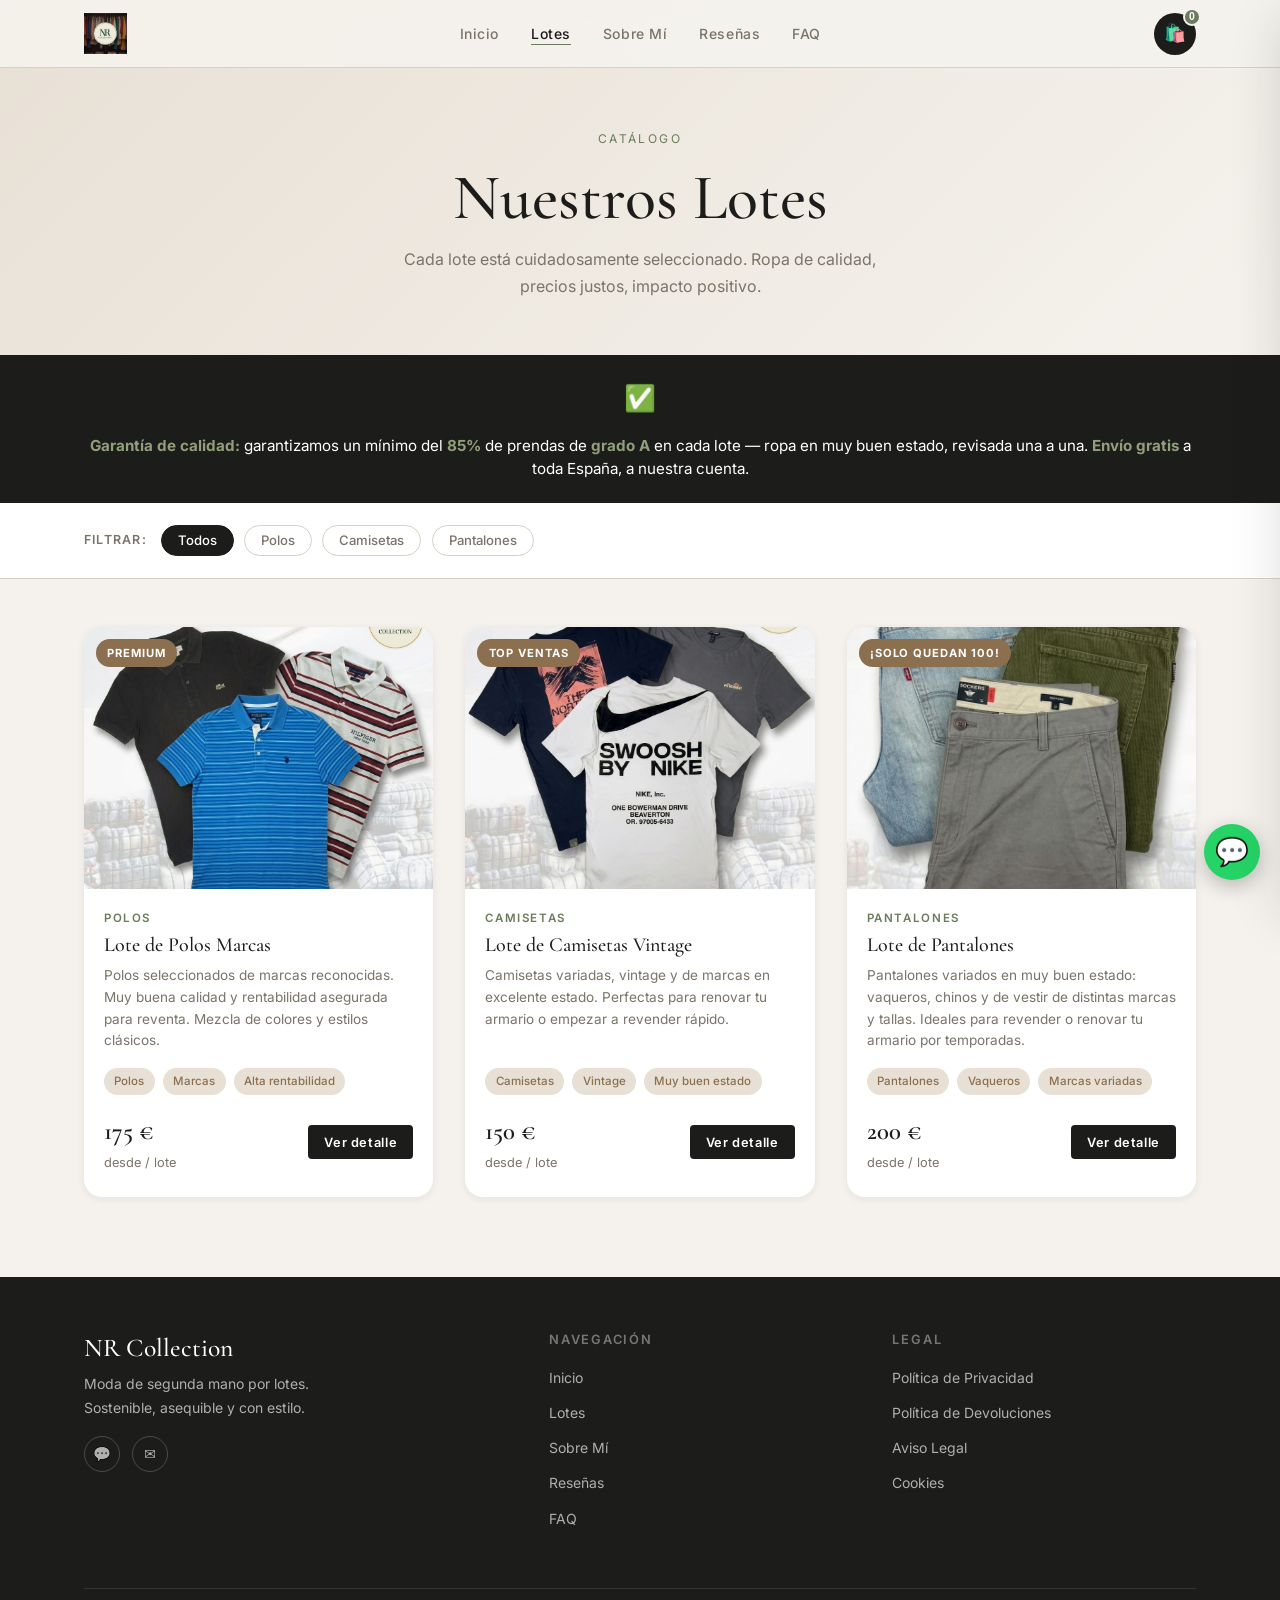
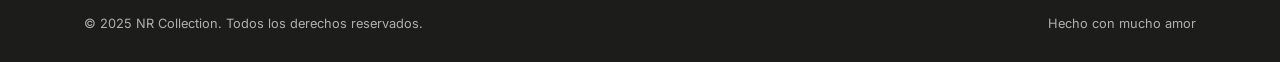
==== commit 5eb7c2ca: "Add files via upload" ====
--- a/lotes.html
+++ b/lotes.html
@@ -4,6 +4,13 @@
   <meta charset="UTF-8"/>
   <meta name="viewport" content="width=device-width, initial-scale=1.0"/>
   <title>Lotes — NR Collection</title>
+  <meta name="description" content="Catálogo de lotes de ropa de segunda mano: polos, camisetas y pantalones. Garantía 85% grado A y envío gratis a toda España."/>
+  <link rel="icon" type="image/png" href="logo.png"/>
+  <meta property="og:type" content="website"/>
+  <meta property="og:title" content="Lotes — NR Collection"/>
+  <meta property="og:description" content="Lotes de ropa de segunda mano seleccionados a mano. Garantía 85% grado A y envío gratis."/>
+  <meta property="og:image" content="logo.png"/>
+  <meta name="twitter:card" content="summary_large_image"/>
   <link rel="preconnect" href="https://fonts.googleapis.com"/>
   <link rel="preconnect" href="https://fonts.gstatic.com" crossorigin/>
   <link href="https://fonts.googleapis.com/css2?family=Cormorant+Garamond:ital,wght@0,300;0,400;0,500;0,600;1,400&family=Inter:wght@400;500;600;700&display=swap" rel="stylesheet"/>
@@ -217,6 +224,49 @@
     .modal-add:disabled { background: var(--clr-border); color: var(--clr-muted); cursor: not-allowed; }
 
     .modal-note { font-size: .78rem; color: var(--clr-muted); text-align: center; }
+
+    /* Banner de garantía grado A */
+    .guarantee-banner {
+      background: var(--clr-dark);
+      color: #fff;
+    }
+    .guarantee-inner {
+      max-width: 1160px;
+      margin: 0 auto;
+      padding: 22px 24px;
+      display: flex;
+      align-items: center;
+      justify-content: center;
+      gap: 1rem;
+      text-align: center;
+      flex-wrap: wrap;
+    }
+    .guarantee-icon { font-size: 1.6rem; flex-shrink: 0; }
+    .guarantee-text { font-size: .95rem; line-height: 1.5; }
+    .guarantee-text strong { color: var(--clr-olive-lt); font-weight: 700; }
+
+    /* Etiqueta de garantía dentro del modal */
+    .modal-guarantee {
+      display: flex;
+      align-items: center;
+      gap: .6rem;
+      background: var(--clr-beige);
+      border-radius: var(--radius-sm);
+      padding: .7rem .9rem;
+      font-size: .82rem;
+      color: var(--clr-earth);
+      font-weight: 500;
+    }
+    .modal-guarantee .badge-grade {
+      background: var(--clr-olive);
+      color: #fff;
+      font-weight: 700;
+      font-size: .72rem;
+      padding: .2rem .55rem;
+      border-radius: 99px;
+      letter-spacing: .04em;
+      white-space: nowrap;
+    }
   </style>
 </head>
 <body>
@@ -230,7 +280,9 @@
       <ul class="nav-links" id="nav-links">
         <li><a href="index.html">Inicio</a></li>
         <li><a href="lotes.html" class="active">Lotes</a></li>
+        <li><a href="sobre-mi.html">Sobre Mí</a></li>
         <li><a href="resenas.html">Reseñas</a></li>
+        <li><a href="faq.html">FAQ</a></li>
       </ul>
       <div class="nav-actions">
         <button class="cart-btn" onclick="toggleCart()" aria-label="Carrito">
@@ -251,11 +303,22 @@
     </div>
   </div>
 
+  <div class="guarantee-banner">
+    <div class="guarantee-inner">
+      <span class="guarantee-icon">✅</span>
+      <span class="guarantee-text">
+        <strong>Garantía de calidad:</strong> garantizamos un mínimo del <strong>85%</strong> de prendas de <strong>grado A</strong> en cada lote — ropa en muy buen estado, revisada una a una. <strong>Envío gratis</strong> a toda España, a nuestra cuenta.
+      </span>
+    </div>
+  </div>
+
   <div class="filters">
     <div class="filters-inner">
       <span class="filter-label">Filtrar:</span>
       <button class="filter-btn active" data-filter="all">Todos</button>
-      <button class="filter-btn" data-filter="mix">Mix</button>
+      <button class="filter-btn" data-filter="polos">Polos</button>
+      <button class="filter-btn" data-filter="camisetas">Camisetas</button>
+      <button class="filter-btn" data-filter="pantalones">Pantalones</button>
     </div>
   </div>
 
@@ -271,9 +334,8 @@
           <h3>NR Collection</h3>
           <p>Moda de segunda mano por lotes. Sostenible, asequible y con estilo.</p>
           <div class="footer-social">
-            <a href="#" aria-label="Instagram">📸</a>
-            <a href="#" aria-label="TikTok">🎵</a>
-            <a href="#" aria-label="WhatsApp">💬</a>
+            <a href="https://wa.me/34644219118" target="_blank" rel="noopener" aria-label="WhatsApp">💬</a>
+            <a href="mailto:nrvintagecollection@gmail.com" aria-label="Correo">✉️</a>
           </div>
         </div>
         <div class="footer-col">
@@ -281,15 +343,18 @@
           <ul>
             <li><a href="index.html">Inicio</a></li>
             <li><a href="lotes.html">Lotes</a></li>
+            <li><a href="sobre-mi.html">Sobre Mí</a></li>
             <li><a href="resenas.html">Reseñas</a></li>
+            <li><a href="faq.html">FAQ</a></li>
           </ul>
         </div>
         <div class="footer-col">
           <h4>Legal</h4>
           <ul>
-            <li><a href="#">Política de Privacidad</a></li>
-            <li><a href="#">Política de Devoluciones</a></li>
-            <li><a href="#">Aviso Legal</a></li>
+            <li><a href="privacidad.html">Política de Privacidad</a></li>
+            <li><a href="devoluciones.html">Política de Devoluciones</a></li>
+            <li><a href="aviso-legal.html">Aviso Legal</a></li>
+            <li><a href="cookies.html">Cookies</a></li>
           </ul>
         </div>
       </div>
@@ -335,7 +400,7 @@
   const LOTS = [
     {
       id: 'lote-polos',
-      category: 'mix',
+      category: 'polos',
       badge: 'Premium',
       badgeType: 'new',
       title: 'Lote de Polos Marcas',
@@ -355,7 +420,7 @@
     },
     {
       id: 'lote-camisetas',
-      category: 'mix',
+      category: 'camisetas',
       badge: 'Top Ventas',
       badgeType: 'new',
       title: 'Lote de Camisetas Vintage',
@@ -365,12 +430,29 @@
         './camisetas.jpeg',
         './camisetas1.jpeg',
         './camisetas2.jpeg',
-        './camisetas3.jpeg',
       ],
       sizes: [
         { label: '25 prendas',  price: 150, perUnit: 6.00, stock: true },
         { label: '50 prendas',  price: 250, perUnit: 5.00, stock: true },
         { label: '100 prendas', price: 400, perUnit: 4.00, stock: true },
+      ],
+    },
+    {
+      id: 'lote-pantalones',
+      category: 'pantalones',
+      badge: '¡Solo quedan 100!',
+      badgeType: 'new',
+      title: 'Lote de Pantalones',
+      desc: 'Pantalones variados en muy buen estado: vaqueros, chinos y de vestir de distintas marcas y tallas. Ideales para revender o renovar tu armario por temporadas.',
+      tags: ['Pantalones', 'Vaqueros', 'Marcas variadas'],
+      images: [
+        './pantalones.png',
+        './pantalones1.png',
+      ],
+      sizes: [
+        { label: '25 prendas',  price: 200, perUnit: 8.00, stock: true },
+        { label: '50 prendas',  price: 350, perUnit: 7.00, stock: true },
+        { label: '100 prendas', price: 600, perUnit: 6.00, stock: true },
       ],
     }
   ];
@@ -461,6 +543,10 @@
       <h2 class="modal-title">${currentLot.title}</h2>
       <p class="modal-desc">${currentLot.desc}</p>
       <div class="modal-tags">${currentLot.tags.map(t=>`<span class="modal-tag">${t}</span>`).join('')}</div>
+      <div class="modal-guarantee">
+        <span class="badge-grade">85% GRADO A</span>
+        <span>Garantizamos un mínimo del 85% de prendas en muy buen estado por lote.</span>
+      </div>
       <div>
         <div class="size-label">Elige la cantidad del lote</div>
         <div class="size-grid" id="modal-sizes">${sizesHtml}</div>
@@ -474,7 +560,7 @@
               ${soldAll?'disabled':''}>
         ${soldAll ? 'Agotado' : 'Añadir al carrito'}
       </button>
-      <p class="modal-note">Pago por Bizum o transferencia. Pedido vía WhatsApp.</p>
+      <p class="modal-note">Envío gratis a toda España. Pago por Bizum o transferencia. Pedido vía WhatsApp.</p>
     `;
 
     document.getElementById('modal-overlay').classList.add('open');
--- a/styles.css
+++ b/styles.css
@@ -393,6 +393,16 @@
   font-weight: 700;
   margin-bottom: 1rem;
 }
+.cart-shipping-note {
+  background: #e8f5e9;
+  color: #2e7d32;
+  font-size: .82rem;
+  font-weight: 600;
+  text-align: center;
+  padding: .55rem;
+  border-radius: var(--radius-sm);
+  margin-bottom: .85rem;
+}
 
 /* Cart bounce animation */
 @keyframes cartBounce {
@@ -491,3 +501,117 @@
    PÁGINA ACTIVA EN NAV
    ============================================= */
 .page-offset { padding-top: var(--nav-h); }
+
+/* =============================================
+   PÁGINAS LEGALES
+   ============================================= */
+.legal-hero {
+  background: linear-gradient(135deg, var(--clr-beige) 0%, var(--clr-bg) 100%);
+  padding: calc(var(--nav-h) + 56px) 0 56px;
+  text-align: center;
+}
+.legal-hero p {
+  color: var(--clr-muted);
+  margin: .75rem auto 0;
+  max-width: 540px;
+}
+.legal-updated {
+  display: inline-block;
+  margin-top: 1rem;
+  font-size: .75rem;
+  letter-spacing: .08em;
+  text-transform: uppercase;
+  color: var(--clr-olive);
+  font-weight: 600;
+}
+
+.legal-body { padding: 64px 0 80px; }
+.legal-wrap {
+  max-width: 820px;
+  margin: 0 auto;
+  padding: 0 24px;
+}
+.legal-wrap h2 {
+  font-size: 1.6rem;
+  color: var(--clr-dark);
+  margin: 2.5rem 0 .85rem;
+}
+.legal-wrap h2:first-child { margin-top: 0; }
+.legal-wrap h3 {
+  font-size: 1.15rem;
+  color: var(--clr-dark);
+  margin: 1.75rem 0 .6rem;
+}
+.legal-wrap p,
+.legal-wrap li {
+  color: var(--clr-muted);
+  font-size: .95rem;
+  line-height: 1.8;
+}
+.legal-wrap p { margin-bottom: 1rem; }
+.legal-wrap ul,
+.legal-wrap ol {
+  margin: 0 0 1.25rem 1.25rem;
+  padding-left: .5rem;
+}
+.legal-wrap ul li { list-style: disc; margin-bottom: .5rem; }
+.legal-wrap ol li { list-style: decimal; margin-bottom: .5rem; }
+.legal-wrap a {
+  color: var(--clr-earth);
+  text-decoration: underline;
+  text-underline-offset: 3px;
+}
+.legal-wrap a:hover { color: var(--clr-olive); }
+.legal-wrap strong { color: var(--clr-dark); }
+
+.legal-callout {
+  background: var(--clr-white);
+  border: 1px solid var(--clr-border);
+  border-left: 4px solid var(--clr-olive);
+  border-radius: var(--radius-md);
+  padding: 1.25rem 1.5rem;
+  margin: 1.5rem 0 2rem;
+  box-shadow: var(--shadow-sm);
+}
+.legal-callout p { margin-bottom: 0; }
+
+.legal-contact-table {
+  width: 100%;
+  border-collapse: collapse;
+  margin: 1rem 0 2rem;
+  font-size: .92rem;
+}
+.legal-contact-table th,
+.legal-contact-table td {
+  text-align: left;
+  padding: .75rem 1rem;
+  border-bottom: 1px solid var(--clr-border);
+  vertical-align: top;
+}
+.legal-contact-table th {
+  width: 38%;
+  color: var(--clr-dark);
+  font-weight: 600;
+  font-family: var(--ff-body);
+}
+.legal-contact-table td { color: var(--clr-muted); }
+
+/* =============================================
+   BOTÓN FLOTANTE WHATSAPP
+   ============================================= */
+.wa-float {
+  position: fixed;
+  bottom: 20px; right: 20px;
+  width: 56px; height: 56px;
+  border-radius: 50%;
+  background: #25D366;
+  color: #fff;
+  display: flex;
+  align-items: center;
+  justify-content: center;
+  font-size: 1.7rem;
+  box-shadow: 0 6px 20px rgba(0,0,0,.25);
+  z-index: 940;
+  transition: transform var(--transition), box-shadow var(--transition);
+}
+.wa-float:hover { transform: scale(1.08); box-shadow: 0 8px 26px rgba(0,0,0,.32); }
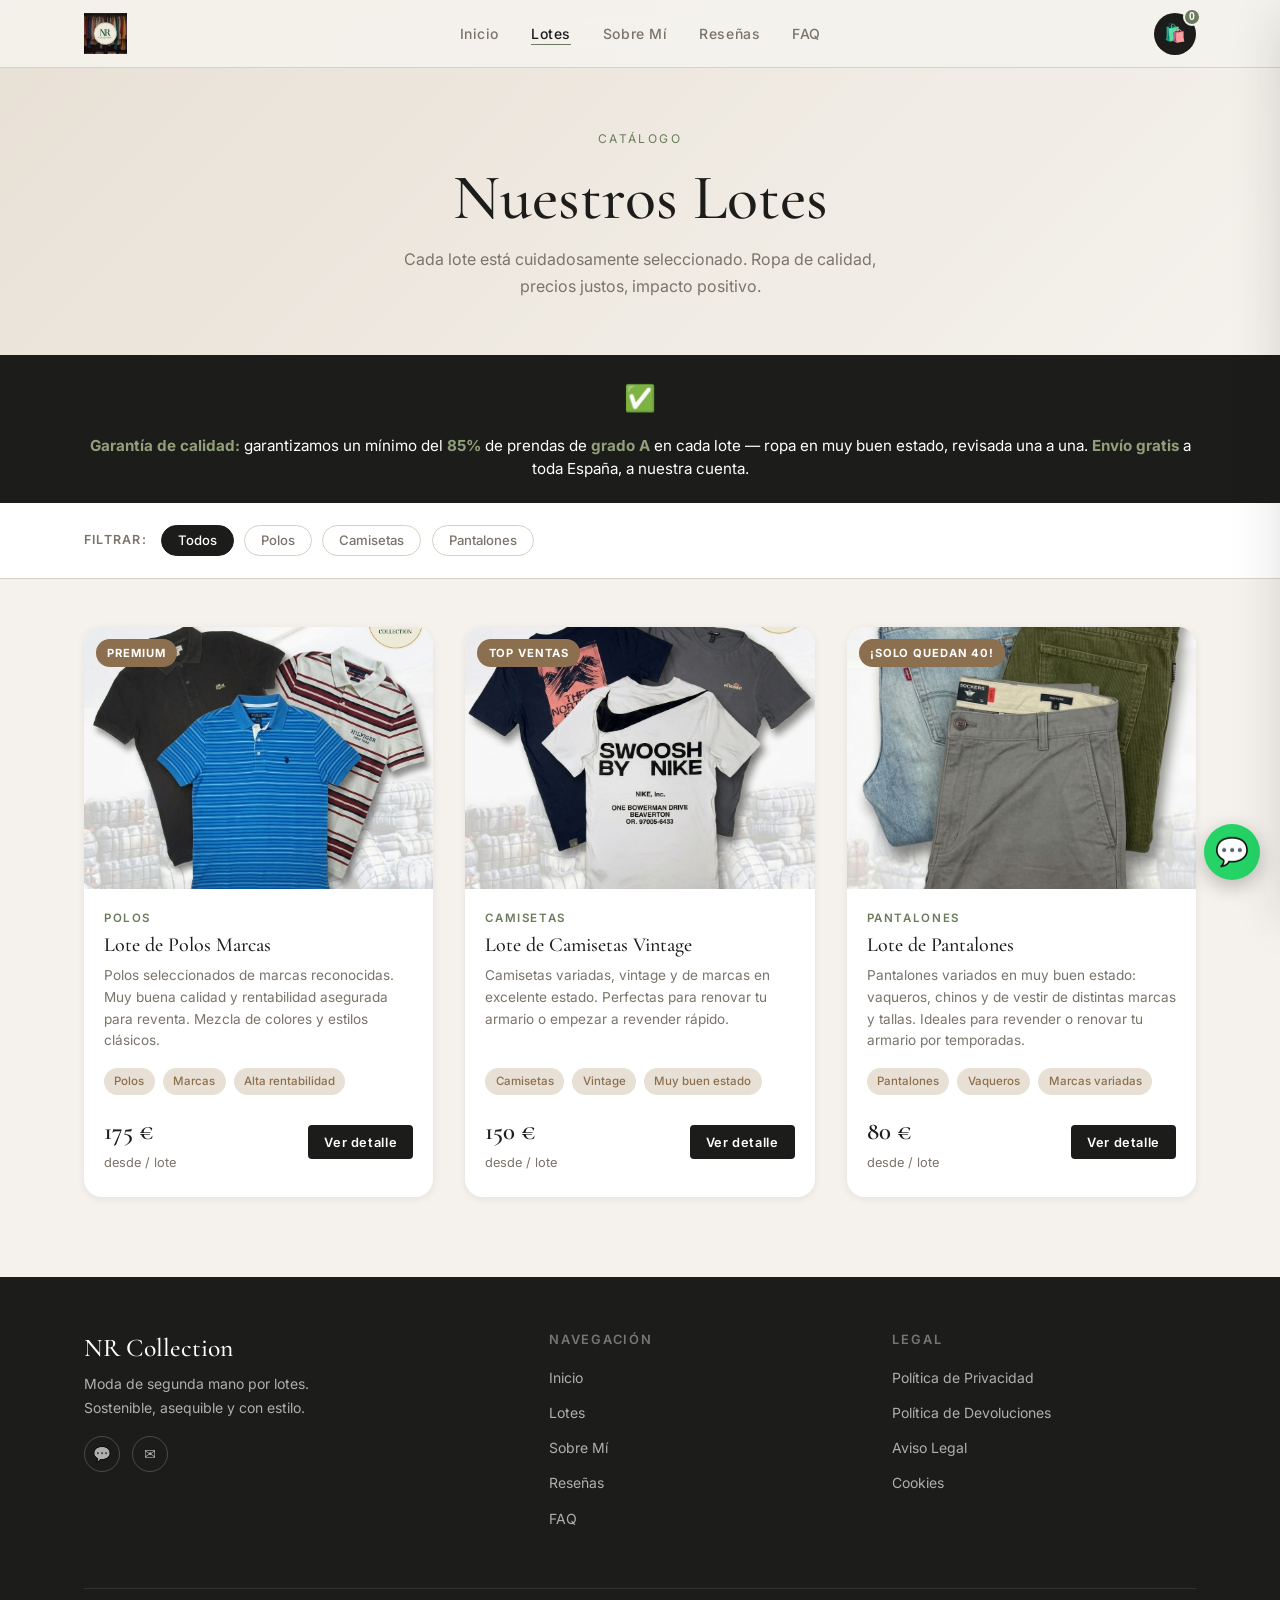
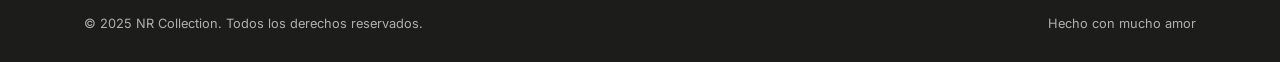
==== commit e7eb98b1: "Update stock and pricing for lote-pantalones" ====
--- a/lotes.html
+++ b/lotes.html
@@ -440,7 +440,7 @@
     {
       id: 'lote-pantalones',
       category: 'pantalones',
-      badge: '¡Solo quedan 100!',
+      badge: '¡Solo quedan 40!',
       badgeType: 'new',
       title: 'Lote de Pantalones',
       desc: 'Pantalones variados en muy buen estado: vaqueros, chinos y de vestir de distintas marcas y tallas. Ideales para revender o renovar tu armario por temporadas.',
@@ -450,9 +450,9 @@
         './pantalones1.png',
       ],
       sizes: [
-        { label: '25 prendas',  price: 200, perUnit: 8.00, stock: true },
-        { label: '50 prendas',  price: 350, perUnit: 7.00, stock: true },
-        { label: '100 prendas', price: 600, perUnit: 6.00, stock: true },
+        { label: '10 prendas',  price: 80, perUnit: 8.00, stock: true },
+        { label: '20 prendas',  price: 140, perUnit: 7.00, stock: true },
+        { label: '40 prendas', price: 240, perUnit: 6.00, stock: true },
       ],
     }
   ];
@@ -623,4 +623,4 @@
   document.addEventListener('keydown', e => { if (e.key === 'Escape') closeModal(); });
   </script>
 </body>
-</html>+</html>
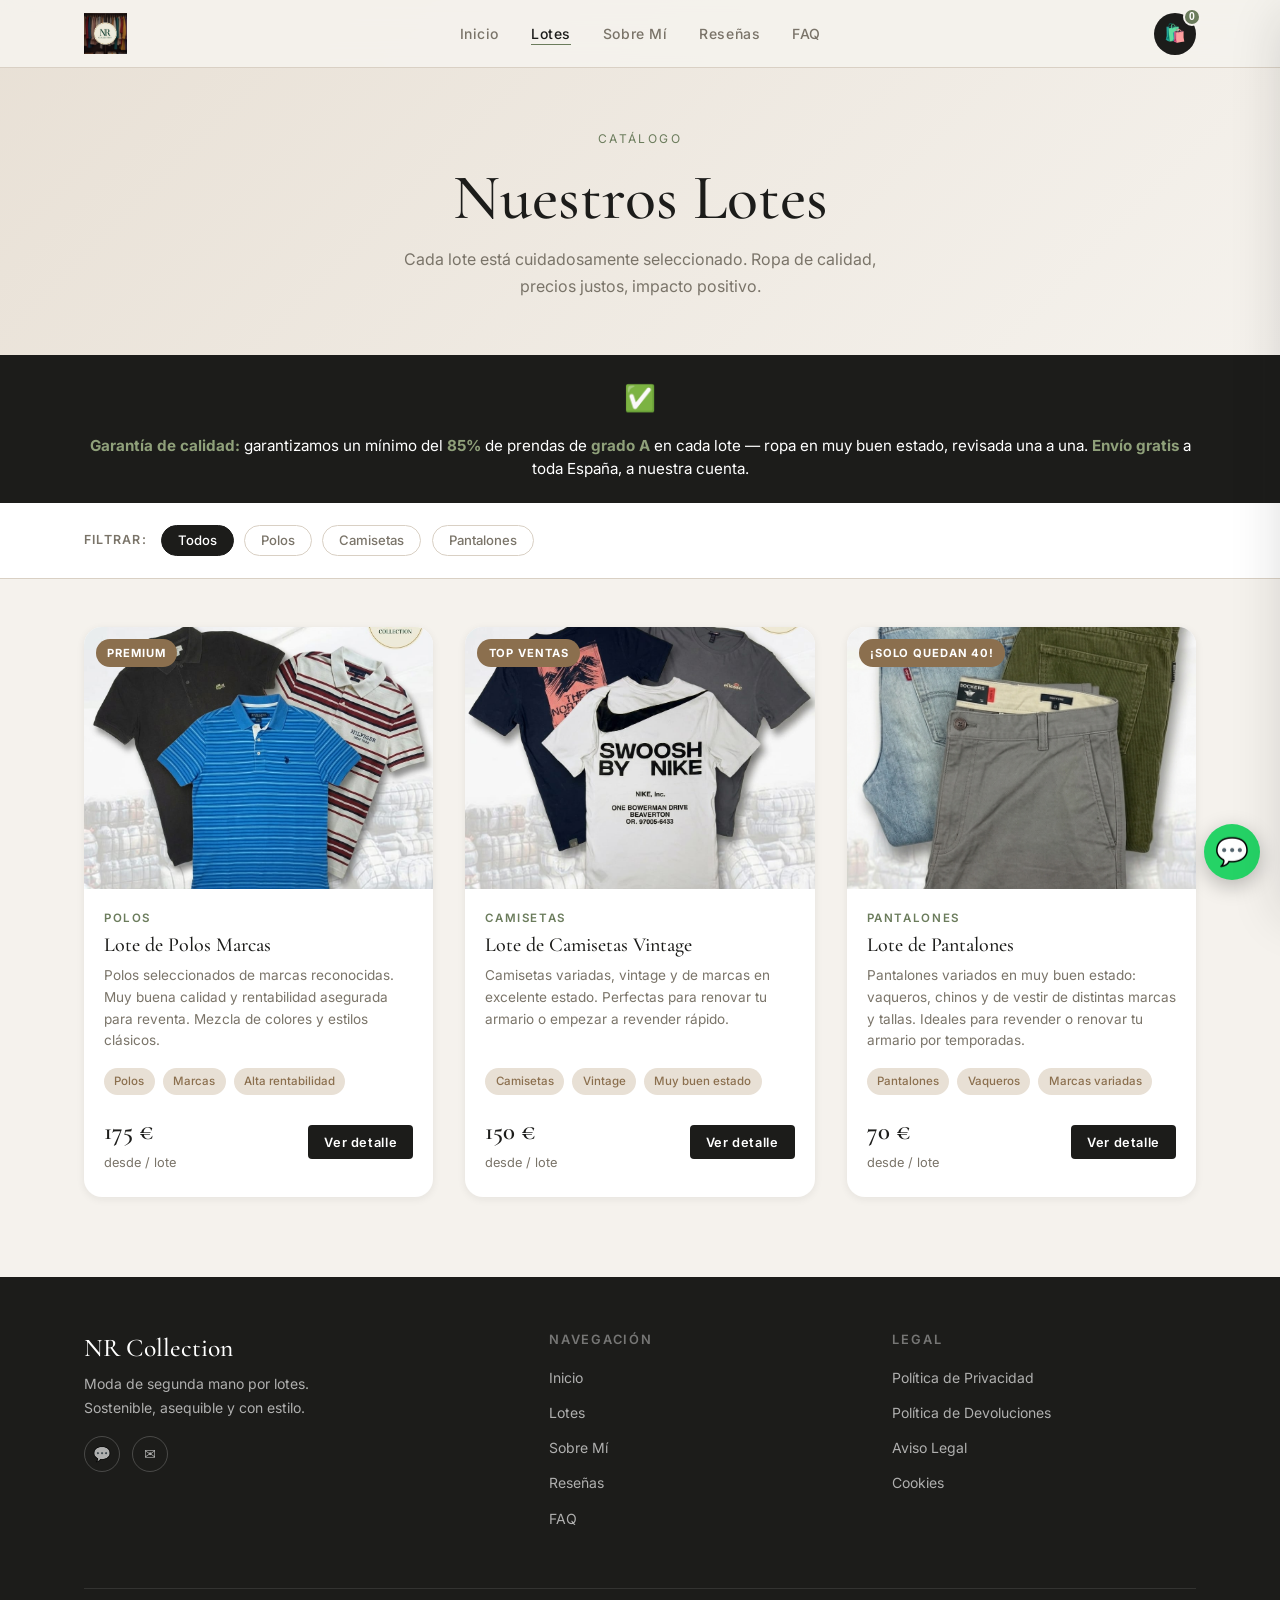
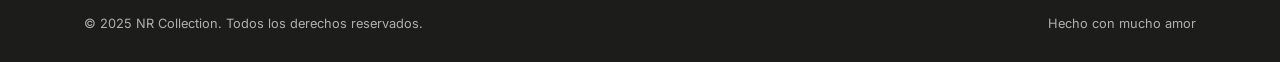
==== commit e707eee8: "Update prices and units for clothing sizes" ====
--- a/lotes.html
+++ b/lotes.html
@@ -450,9 +450,9 @@
         './pantalones1.png',
       ],
       sizes: [
-        { label: '10 prendas',  price: 80, perUnit: 8.00, stock: true },
-        { label: '20 prendas',  price: 140, perUnit: 7.00, stock: true },
-        { label: '40 prendas', price: 240, perUnit: 6.00, stock: true },
+        { label: '10 prendas',  price: 70, perUnit: 7.00, stock: true },
+        { label: '20 prendas',  price: 120, perUnit: 6.00, stock: true },
+        { label: '40 prendas', price: 200, perUnit: 5.00, stock: true },
       ],
     }
   ];
